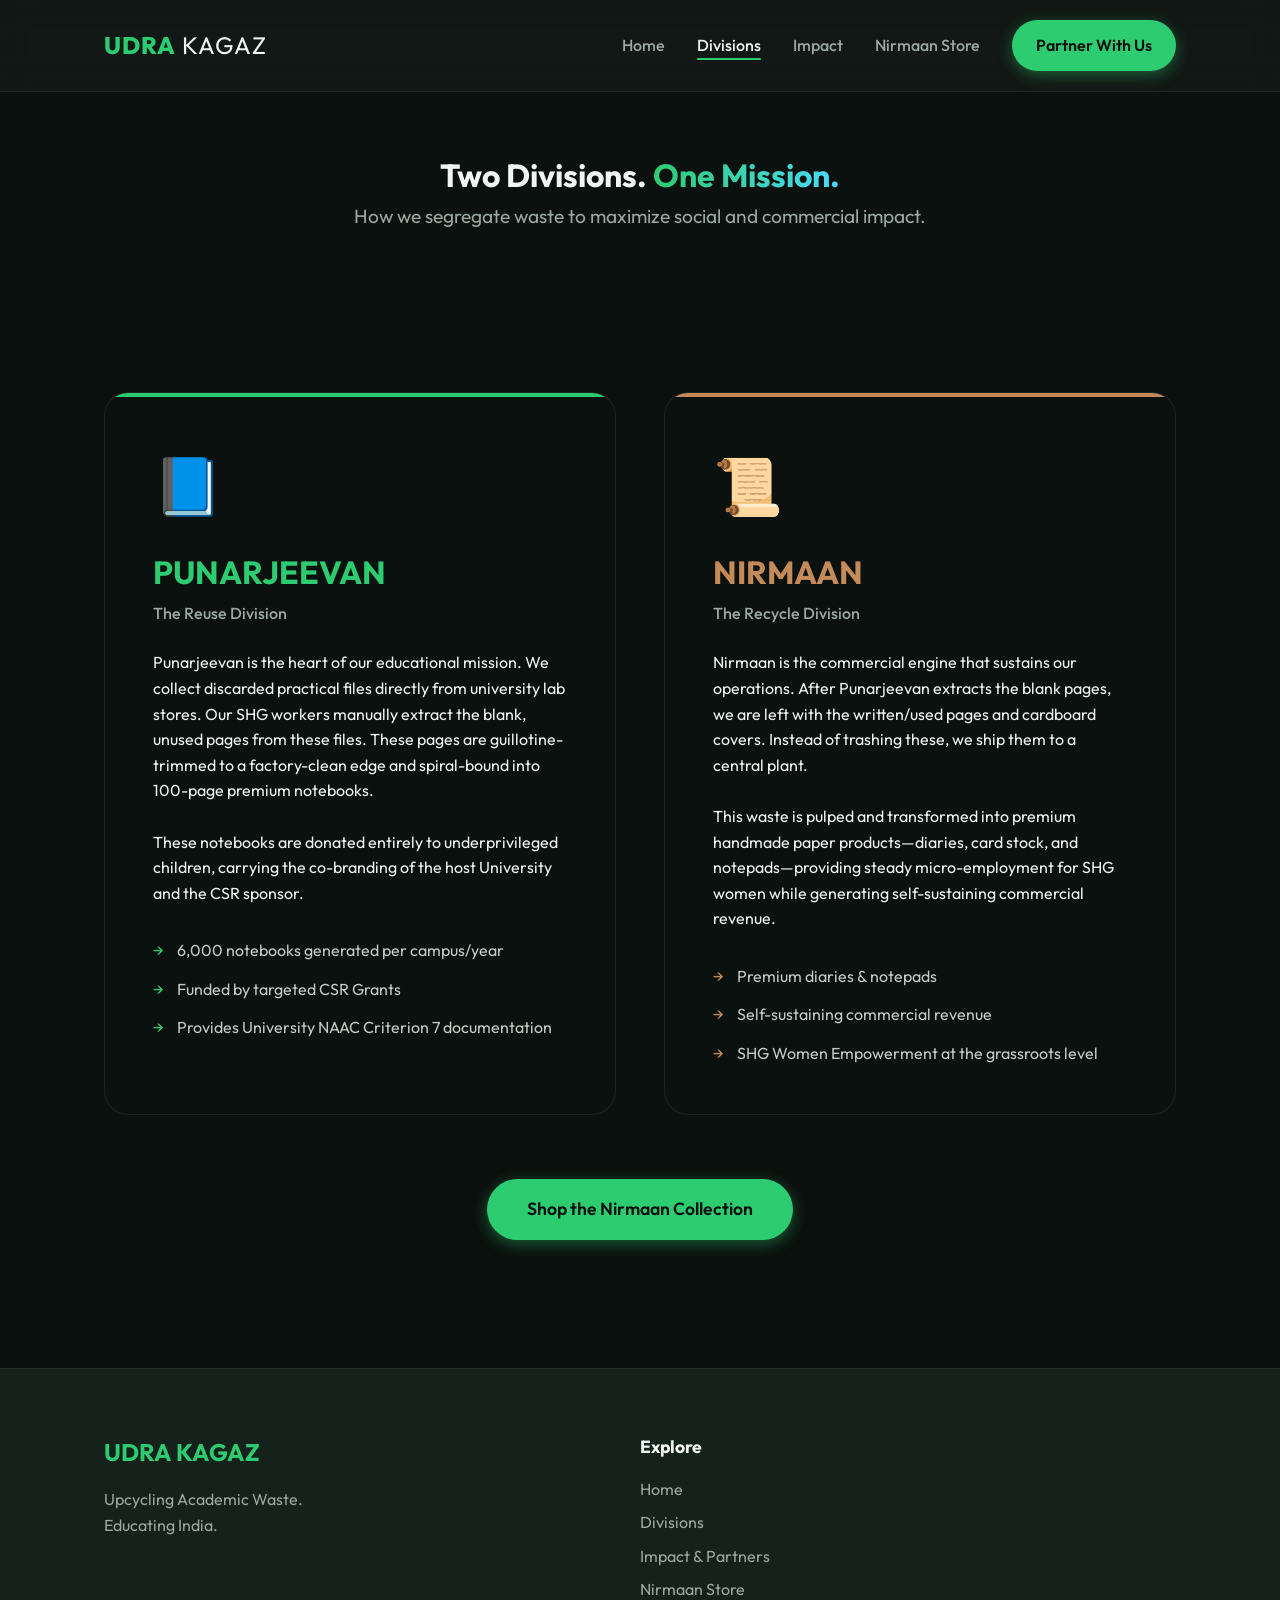
==== divisions.html @ 72c2d4d4 "Initial commit of Udra Kagaz Web App" ====
<!DOCTYPE html>
<html lang="en">
<head>
    <meta charset="UTF-8">
    <meta name="viewport" content="width=device-width, initial-scale=1.0">
    <title>Our Divisions | Udra Kagaz Innovations</title>
    <link href="https://fonts.googleapis.com/css2?family=Outfit:wght@300;400;500;600;700;800&display=swap" rel="stylesheet">
    <link rel="stylesheet" href="style.css">
</head>
<body class="page-body">

    <!-- NAVIGATION -->
    <nav class="navbar glass">
        <div class="nav-container">
            <a href="index.html" class="logo">
                <span class="logo-bold">UDRA</span> KAGAZ
            </a>
            <ul class="nav-links">
                <li><a href="index.html">Home</a></li>
                <li><a href="divisions.html" class="active">Divisions</a></li>
                <li><a href="impact.html">Impact</a></li>
                <li><a href="store.html">Nirmaan Store</a></li>
                <li><a href="impact.html#partner" class="btn btn-primary">Partner With Us</a></li>
            </ul>
        </div>
    </nav>

    <!-- PAGE HEADER -->
    <header class="page-header" style="padding-top: 150px; text-align: center;">
        <h1 class="fade-up">Two Divisions. <span class="text-gradient">One Mission.</span></h1>
        <p class="subtitle fade-up delay-1">How we segregate waste to maximize social and commercial impact.</p>
    </header>

    <!-- DIVISION DETAILS -->
    <section class="section">
        <div class="container text-center">
            
            <div class="cards-grid">
                <!-- PUNARJEEVAN -->
                <div class="division-card card-green fade-up delay-1">
                    <div class="card-icon">📘</div>
                    <h3>PUNARJEEVAN</h3>
                    <h4>The Reuse Division</h4>
                    <p>Punarjeevan is the heart of our educational mission. We collect discarded practical files directly from university lab stores. Our SHG workers manually extract the blank, unused pages from these files. These pages are guillotine-trimmed to a factory-clean edge and spiral-bound into 100-page premium notebooks.</p>
                    <br>
                    <p>These notebooks are donated entirely to underprivileged children, carrying the co-branding of the host University and the CSR sponsor.</p>
                    <ul class="card-features">
                        <li>6,000 notebooks generated per campus/year</li>
                        <li>Funded by targeted CSR Grants</li>
                        <li>Provides University NAAC Criterion 7 documentation</li>
                    </ul>
                </div>
                
                <!-- NIRMAAN -->
                <div class="division-card card-brown fade-up delay-2">
                    <div class="card-icon">📜</div>
                    <h3>NIRMAAN</h3>
                    <h4>The Recycle Division</h4>
                    <p>Nirmaan is the commercial engine that sustains our operations. After Punarjeevan extracts the blank pages, we are left with the written/used pages and cardboard covers. Instead of trashing these, we ship them to a central plant.</p>
                    <br>
                    <p>This waste is pulped and transformed into premium handmade paper products—diaries, card stock, and notepads—providing steady micro-employment for SHG women while generating self-sustaining commercial revenue.</p>
                    <ul class="card-features">
                        <li>Premium diaries & notepads</li>
                        <li>Self-sustaining commercial revenue</li>
                        <li>SHG Women Empowerment at the grassroots level</li>
                    </ul>
                </div>
            </div>
            
            <div class="mt-4 text-center fade-up delay-3" style="margin-top: 4rem;">
                <a href="store.html" class="btn btn-primary btn-large">Shop the Nirmaan Collection</a>
            </div>
        </div>
    </section>

    <!-- FOOTER -->
    <footer class="site-footer">
        <div class="container footer-grid">
            <div class="footer-brand">
                <h3>UDRA KAGAZ</h3>
                <p>Upcycling Academic Waste.<br>Educating India.</p>
            </div>
            <div class="footer-links">
                <h4>Explore</h4>
                <ul>
                    <li><a href="index.html">Home</a></li>
                    <li><a href="divisions.html">Divisions</a></li>
                    <li><a href="impact.html">Impact & Partners</a></li>
                    <li><a href="store.html">Nirmaan Store</a></li>
                </ul>
            </div>
        </div>
    </footer>

    <script src="app.js"></script>
</body>
</html>
---- style.css ----
:root {
    /* Color Palette */
    --primary-bg: #0b110e;
    --secondary-bg: #15221b;
    --text-main: #f0f4f2;
    --text-muted: #9aa8a1;
    
    /* Branding Colors */
    --accent-green: #2ecc71;
    --accent-green-glow: rgba(46, 204, 113, 0.4);
    --accent-brown: #c48b59;
    --accent-brown-glow: rgba(196, 139, 89, 0.4);
    
    /* Glassmorphism */
    --glass-bg: rgba(255, 255, 255, 0.03);
    --glass-border: rgba(255, 255, 255, 0.08);
    
    /* Layout */
    --container-width: 1200px;
}

* {
    margin: 0;
    padding: 0;
    box-sizing: border-box;
}

body {
    font-family: 'Outfit', sans-serif;
    background-color: var(--primary-bg);
    color: var(--text-main);
    line-height: 1.6;
    overflow-x: hidden;
    display: flex;
    flex-direction: column;
    min-height: 100vh;
}

a {
    text-decoration: none;
    color: inherit;
}

ul {
    list-style: none;
}

.mt-2 { margin-top: 1rem; }
.mt-3 { margin-top: 2rem; }
.mt-4 { margin-top: 4rem; }

/* Utilities */
.container {
    max-width: var(--container-width);
    margin: 0 auto;
    padding: 0 5%;
}

.text-center { text-align: center; }
.padding-large { padding: 3rem; }

.glass {
    background: var(--glass-bg);
    backdrop-filter: blur(16px);
    -webkit-backdrop-filter: blur(16px);
    border: 1px solid var(--glass-border);
    border-radius: 16px;
}

.text-gradient {
    background: linear-gradient(90deg, #2ecc71, #48dbfb);
    -webkit-background-clip: text;
    -webkit-text-fill-color: transparent;
}

.text-gradient-alt {
    background: linear-gradient(90deg, #f3a683, #c48b59);
    -webkit-background-clip: text;
    -webkit-text-fill-color: transparent;
}

/* Base Buttons */
.btn {
    display: inline-block;
    padding: 0.8rem 1.5rem;
    border-radius: 50px;
    font-weight: 600;
    transition: all 0.3s ease;
    cursor: pointer;
    border: none;
    font-family: inherit;
    font-size: 1rem;
}

.btn-primary {
    background: var(--accent-green);
    color: #0b110e;
    box-shadow: 0 4px 15px var(--accent-green-glow);
}

.btn-primary:hover {
    background: #27ae60;
    box-shadow: 0 6px 20px rgba(46, 204, 113, 0.6);
    transform: translateY(-2px);
}

.btn-secondary {
    background: transparent;
    color: var(--text-main);
    border: 1px solid var(--glass-border);
}

.btn-secondary:hover {
    background: rgba(255,255,255,0.05);
    border-color: rgba(255,255,255,0.2);
}

.btn-large {
    padding: 1rem 2.5rem;
    font-size: 1.1rem;
}

.hero-buttons {
    display: flex;
    gap: 1rem;
    justify-content: center;
    margin-top: 2rem;
}

/* Navigation */
.navbar {
    position: fixed;
    top: 0;
    width: 100%;
    z-index: 1000;
    padding: 1.25rem 0;
    border-top: none;
    border-left: none;
    border-right: none;
    border-radius: 0;
    transition: background 0.3s, box-shadow 0.3s;
}

.nav-container {
    max-width: var(--container-width);
    margin: 0 auto;
    padding: 0 5%;
    display: flex;
    justify-content: space-between;
    align-items: center;
}

.logo {
    font-size: 1.5rem;
    letter-spacing: 1px;
}

.logo-bold {
    font-weight: 800;
    color: var(--accent-green);
}

.nav-links {
    display: flex;
    gap: 2rem;
    align-items: center;
}

.nav-links a:not(.btn) {
    font-weight: 500;
    color: var(--text-muted);
    transition: color 0.3s;
    position: relative;
}

.nav-links a:not(.btn):hover, .nav-links a.active {
    color: var(--text-main);
}

.nav-links a.active::after {
    content: '';
    position: absolute;
    bottom: -5px;
    left: 0;
    width: 100%;
    height: 2px;
    background: var(--accent-green);
    border-radius: 2px;
}

/* Hero Section */
.hero {
    position: relative;
    min-height: 90vh; /* Shorter for mutlipage layout */
    display: flex;
    align-items: center;
    justify-content: center;
    padding-top: 80px;
    overflow: hidden;
}

.hero-bg-shapes {
    position: absolute;
    top: 0;
    left: 0;
    width: 100%;
    height: 100%;
    z-index: -1;
}

.shape {
    position: absolute;
    border-radius: 50%;
    filter: blur(80px);
}

.shape-1 {
    top: -10%;
    left: -10%;
    width: 40vw;
    height: 40vw;
    background: rgba(46, 204, 113, 0.15);
    animation: float 20s infinite alternate;
}

.shape-2 {
    bottom: -10%;
    right: -10%;
    width: 30vw;
    height: 30vw;
    background: rgba(196, 139, 89, 0.15);
    animation: float 25s infinite alternate-reverse;
}

.shape-3 {
    top: 40%;
    left: 50%;
    width: 20vw;
    height: 20vw;
    background: rgba(72, 219, 251, 0.1);
    transform: translate(-50%, -50%);
}

@keyframes float {
    0% { transform: translate(0, 0); }
    100% { transform: translate(5%, 5%); }
}

.hero-content {
    text-align: center;
    max-width: 800px;
    z-index: 1;
}

.badge {
    display: inline-block;
    padding: 0.4rem 1rem;
    border-radius: 50px;
    border: 1px solid var(--glass-border);
    background: var(--glass-bg);
    color: var(--accent-green);
    font-size: 0.9rem;
    text-transform: uppercase;
    letter-spacing: 2px;
    margin-bottom: 2rem;
}

.hero h1 {
    font-size: 4rem;
    line-height: 1.1;
    margin-bottom: 1.5rem;
    font-weight: 800;
}

.hero-subtitle {
    font-size: 1.25rem;
    color: var(--text-muted);
    margin-bottom: 2rem;
    max-width: 600px;
    margin-inline: auto;
}

/* Calculator Section (NEW) */
.calculator-glass {
    padding: 3rem;
    margin-top: 3rem;
    border: 1px solid var(--accent-green-glow);
    background: radial-gradient(circle at center, rgba(46, 204, 113, 0.05) 0%, var(--primary-bg) 100%);
}

.calc-top {
    text-align: center;
    margin-bottom: 3rem;
}

.calc-top h3 {
    color: var(--text-muted);
    font-size: 1.2rem;
    margin-bottom: 1rem;
}

.slider-container {
    max-width: 600px;
    margin: 0 auto;
}

.slider {
    -webkit-appearance: none;
    width: 100%;
    height: 8px;
    border-radius: 4px;
    background: var(--glass-border);
    outline: none;
    margin-bottom: 1.5rem;
}

.slider::-webkit-slider-thumb {
    -webkit-appearance: none;
    appearance: none;
    width: 24px;
    height: 24px;
    border-radius: 50%;
    background: var(--accent-green);
    cursor: pointer;
    box-shadow: 0 0 15px var(--accent-green-glow);
}

.slider-value {
    font-size: 2rem;
    font-weight: 700;
    color: var(--text-main);
}

.calc-results-grid {
    display: grid;
    grid-template-columns: repeat(3, 1fr);
    gap: 2rem;
}

.calc-box {
    background: rgba(0,0,0,0.2);
    padding: 2rem;
    border-radius: 12px;
    text-align: center;
    border: 1px solid var(--glass-border);
}

.calc-icon {
    font-size: 2.5rem;
    margin-bottom: 1rem;
}

.calc-box h4 {
    color: var(--text-muted);
    font-size: 1rem;
    margin-bottom: 0.5rem;
}

.calc-number {
    font-size: 2.5rem;
    font-weight: 800;
}

.calc-footer {
    border-top: 1px solid var(--glass-border);
    padding-top: 2rem;
    margin-top: 3rem;
    font-size: 1.1rem;
}

.calc-footer strong {
    color: var(--text-main);
    font-size: 1.2rem;
}

/* Sections */
.section {
    padding: 8rem 0;
}

.dark-section {
    background: var(--secondary-bg);
}

.section h2 {
    font-size: 3rem;
    margin-bottom: 1.5rem;
    line-height: 1.2;
}

.subtitle {
    color: var(--text-muted);
    font-size: 1.2rem;
    margin-bottom: 2rem;
    max-width: 700px;
    margin-inline: auto;
}

.section-grid {
    display: grid;
    grid-template-columns: 1fr 1fr;
    gap: 4rem;
    align-items: center;
}

.mission-bullets {
    margin-top: 2rem;
    display: flex;
    flex-direction: column;
    gap: 1.5rem;
}

.bullet {
    display: flex;
    align-items: center;
    gap: 1rem;
    background: var(--glass-bg);
    padding: 1rem;
    border-radius: 12px;
    border: 1px solid var(--glass-border);
}

.bullet-icon {
    font-size: 2rem;
}

/* Division Cards */
.cards-grid {
    display: grid;
    grid-template-columns: 1fr 1fr;
    gap: 3rem;
}

.division-card {
    background: var(--primary-bg);
    padding: 3rem;
    border-radius: 24px;
    border: 1px solid var(--glass-border);
    transition: transform 0.4s ease, box-shadow 0.4s ease;
    text-align: left;
    position: relative;
    overflow: hidden;
}

.division-card::before {
    content: '';
    position: absolute;
    top: 0;
    left: 0;
    width: 100%;
    height: 4px;
}

.card-green::before { background: var(--accent-green); }
.card-brown::before { background: var(--accent-brown); }

.division-card:hover {
    transform: translateY(-10px);
}

.card-green:hover { box-shadow: 0 10px 40px rgba(46, 204, 113, 0.1); }
.card-brown:hover { box-shadow: 0 10px 40px rgba(196, 139, 89, 0.1); }

.card-icon {
    font-size: 3.5rem;
    margin-bottom: 1rem;
}

.division-card h3 {
    font-size: 2rem;
    margin-bottom: 0.2rem;
}

.card-green h3 { color: var(--accent-green); }
.card-brown h3 { color: var(--accent-brown); }

.division-card h4 {
    color: var(--text-muted);
    font-weight: 500;
    margin-bottom: 1.5rem;
}

.card-features {
    margin-top: 2rem;
    display: flex;
    flex-direction: column;
    gap: 0.8rem;
}

.card-features li {
    padding-left: 1.5rem;
    position: relative;
    color: #c1ccc6;
}

.card-green .card-features li::before, .card-brown .card-features li::before {
    content: '→';
    position: absolute;
    left: 0;
}

.card-green .card-features li::before { color: var(--accent-green); }
.card-brown .card-features li::before { color: var(--accent-brown); }

/* Impact Section */
.impact-grid {
    display: grid;
    grid-template-columns: repeat(4, 1fr);
    gap: 2rem;
    margin-top: 4rem;
}

.impact-item {
    text-align: center;
    padding: 2.5rem 1rem;
    transition: transform 0.3s ease;
}

.impact-item:hover {
    transform: translateY(-5px);
    background: rgba(255, 255, 255, 0.05);
}

.impact-number {
    font-size: 4rem;
    font-weight: 800;
    color: white;
    margin-bottom: 1rem;
    line-height: 1;
}

.impact-label {
    color: var(--text-muted);
    font-size: 1rem;
}

/* Products/Store Grid */
.product-grid {
    display: grid;
    grid-template-columns: repeat(3, 1fr);
    gap: 2.5rem;
}

.product-card {
    transition: transform 0.3s;
    overflow: hidden;
}

.product-card:hover {
    transform: translateY(-10px);
}

/* Standardized Footer */
.site-footer {
    background: var(--secondary-bg);
    border-top: 1px solid var(--glass-border);
    padding: 4rem 0 2rem;
    margin-top: auto;
}

.footer-grid {
    display: grid;
    grid-template-columns: 2fr 1fr 1fr;
    gap: 4rem;
    margin-bottom: 4rem;
}

.footer-brand h3 {
    font-size: 1.5rem;
    color: var(--accent-green);
    margin-bottom: 1rem;
}

.footer-brand p {
    color: var(--text-muted);
}

.footer-links h4, .footer-contact h4 {
    font-size: 1.1rem;
    margin-bottom: 1rem;
    color: var(--text-main);
}

.footer-links ul {
    display: flex;
    flex-direction: column;
    gap: 0.5rem;
}

.footer-links a {
    color: var(--text-muted);
    transition: color 0.3s;
}

.footer-links a:hover {
    color: var(--accent-green);
}

.footer-contact p {
    color: var(--text-muted);
    margin-bottom: 0.5rem;
}

.footer-bottom {
    border-top: 1px solid rgba(255,255,255,0.05);
    padding-top: 2rem;
    color: var(--text-muted);
    font-size: 0.9rem;
}

/* Animations */
.fade-up {
    opacity: 0;
    transform: translateY(30px);
    transition: opacity 0.8s ease, transform 0.8s ease;
}

.fade-in-left {
    opacity: 0;
    transform: translateX(-50px);
    transition: opacity 0.8s ease, transform 0.8s ease;
}

.fade-in-right {
    opacity: 0;
    transform: translateX(50px);
    transition: opacity 0.8s ease, transform 0.8s ease;
}

.is-visible {
    opacity: 1;
    transform: translate(0) !important;
}

.delay-1 { transition-delay: 0.2s; }
.delay-2 { transition-delay: 0.4s; }
.delay-3 { transition-delay: 0.6s; }
.delay-4 { transition-delay: 0.8s; }

/* Cycle Graphic */
.cycle-graphic {
    display: flex;
    flex-direction: column;
    align-items: center;
    gap: 1rem;
    font-weight: 600;
}

.cycle-step {
    padding: 1rem 2rem;
    border-radius: 50px;
    background: rgba(255,255,255,0.05);
    border: 1px solid rgba(255,255,255,0.1);
    min-width: 250px;
    text-align: center;
}

.cycle-step.highlight {
    background: var(--accent-green-glow);
    border-color: var(--accent-green);
}

.cycle-branch {
    display: flex;
    gap: 1rem;
    width: 100%;
}

.branch-top, .branch-bottom {
    flex: 1;
    padding: 1rem;
    border-radius: 12px;
    text-align: center;
}

.branch-top {
    background: rgba(46, 204, 113, 0.1);
    border: 1px dashed var(--accent-green);
}

.branch-bottom {
    background: rgba(196, 139, 89, 0.1);
    border: 1px dashed var(--accent-brown);
}

/* Responsive */
@media (max-width: 992px) {
    .section-grid { grid-template-columns: 1fr; }
    .hero h1 { font-size: 3rem; }
    .hero-buttons { flex-direction: column; }
    .cards-grid, .calc-results-grid { grid-template-columns: 1fr; }
    .impact-grid { grid-template-columns: 1fr 1fr; }
    .footer-grid, .product-grid { grid-template-columns: 1fr; gap: 2rem; }
}

@media (max-width: 768px) {
    nav .nav-links { display: none; }
    .impact-grid { grid-template-columns: 1fr; }
}
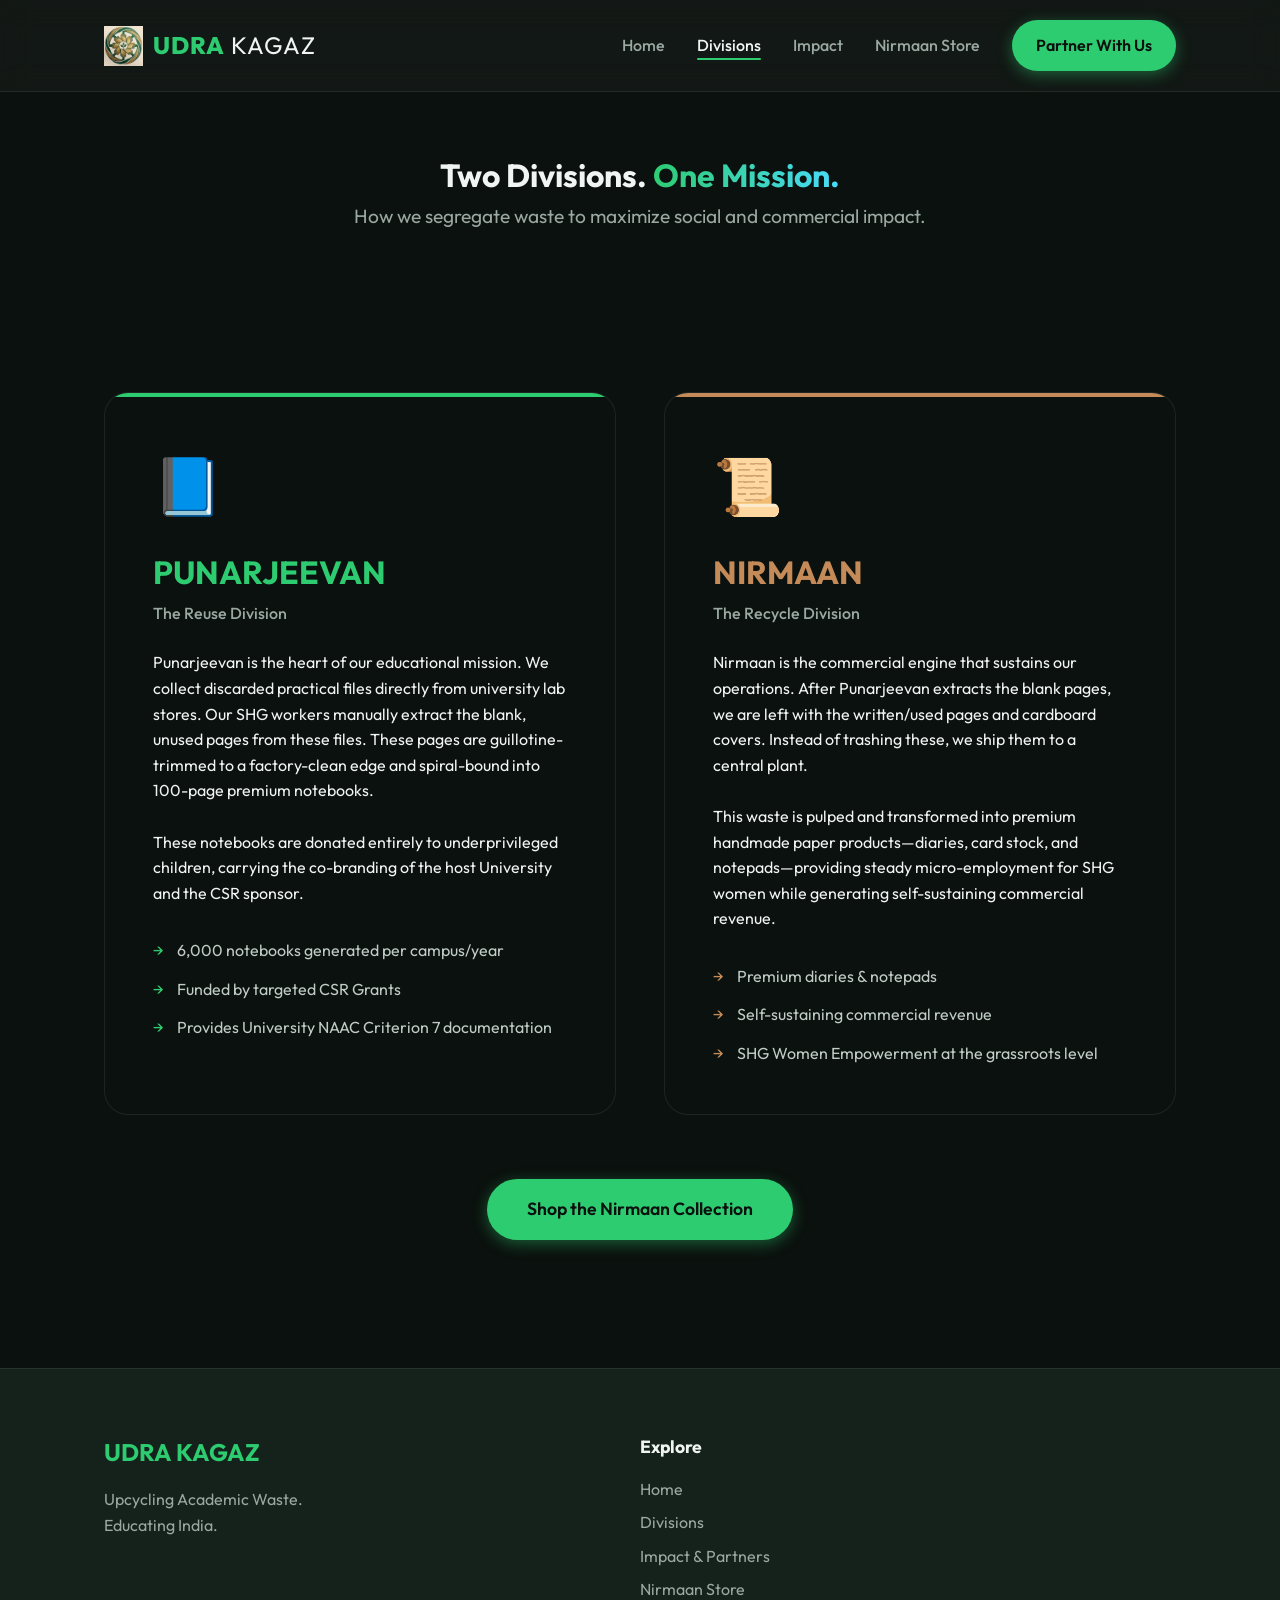
==== commit 1a55188f: "Add logo to navbars" ====
--- a/divisions.html
+++ b/divisions.html
@@ -12,8 +12,9 @@
     <!-- NAVIGATION -->
     <nav class="navbar glass">
         <div class="nav-container">
-            <a href="index.html" class="logo">
-                <span class="logo-bold">UDRA</span> KAGAZ
+            <a href="index.html" class="logo" style="display: flex; align-items: center; gap: 10px;">
+                <img src="assets/logo.png" alt="UKI Logo" height="40">
+                <span><span class="logo-bold">UDRA</span> KAGAZ</span>
             </a>
             <ul class="nav-links">
                 <li><a href="index.html">Home</a></li>
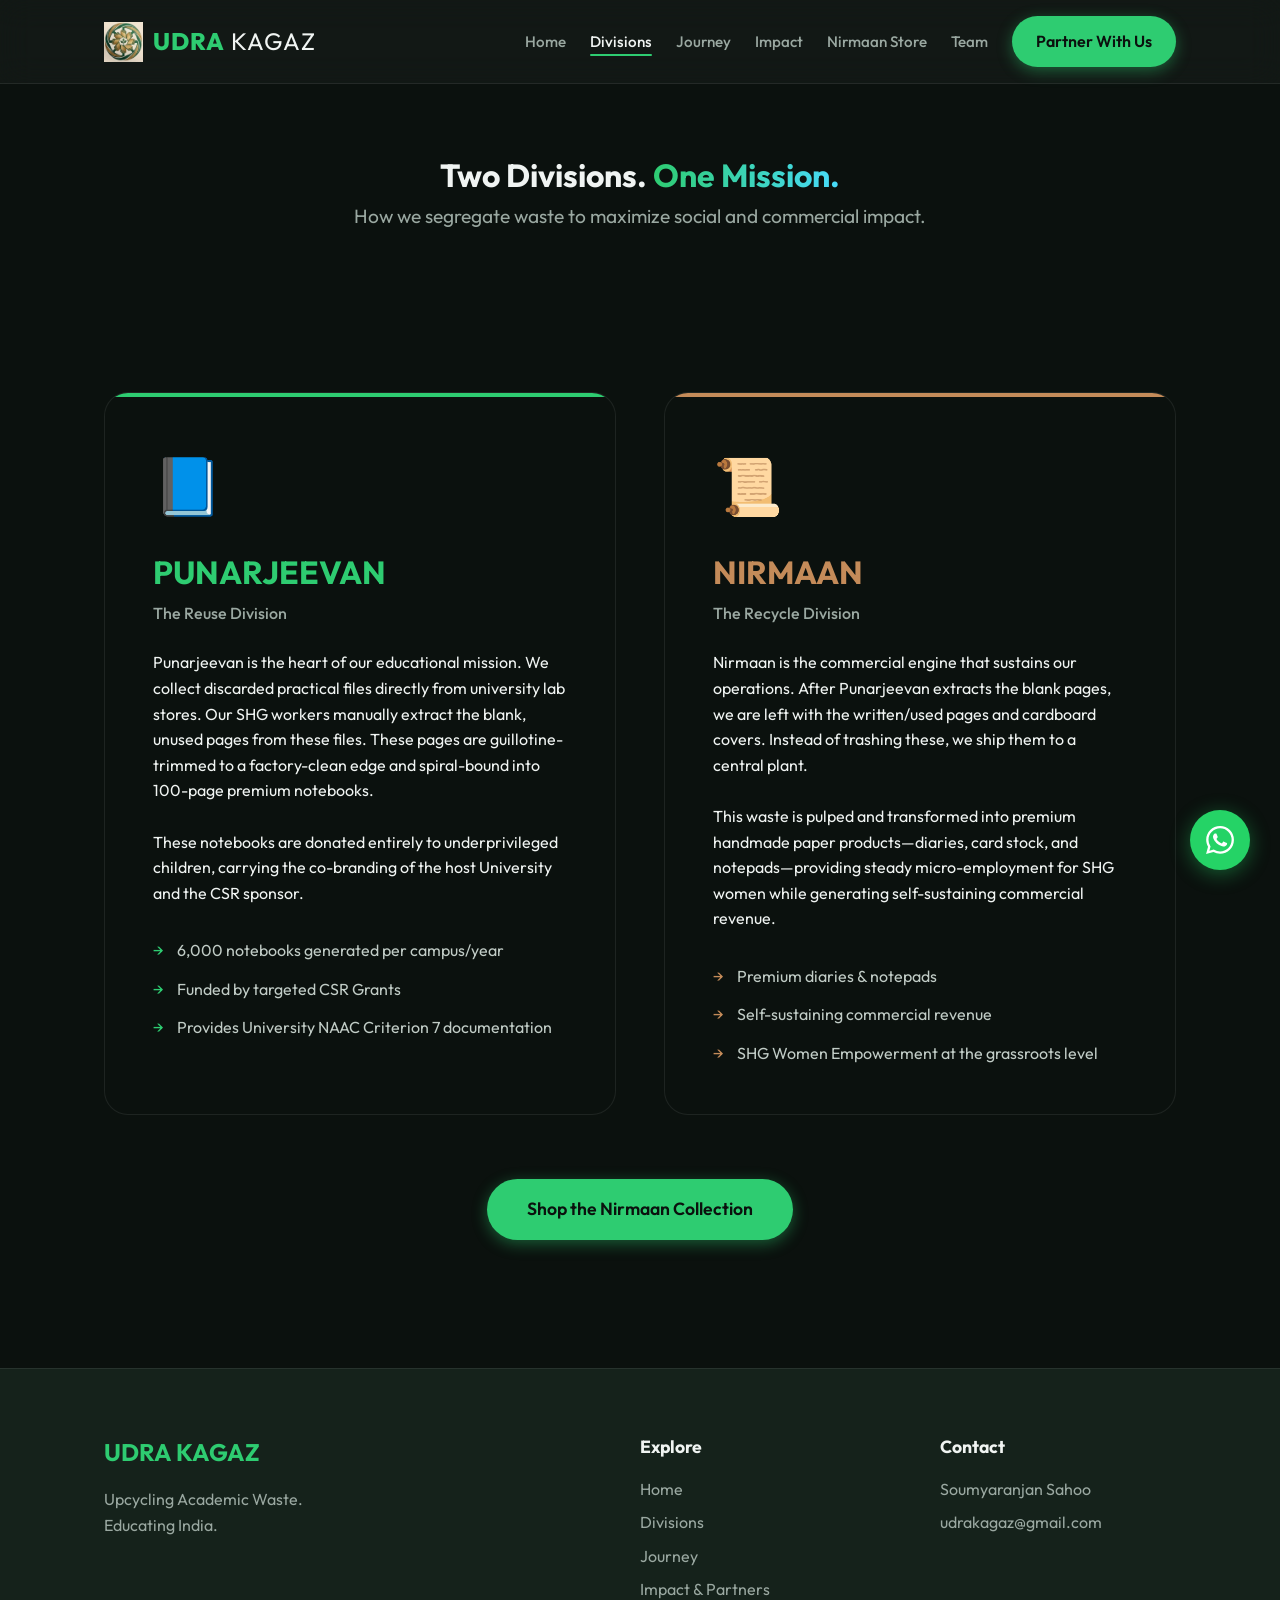
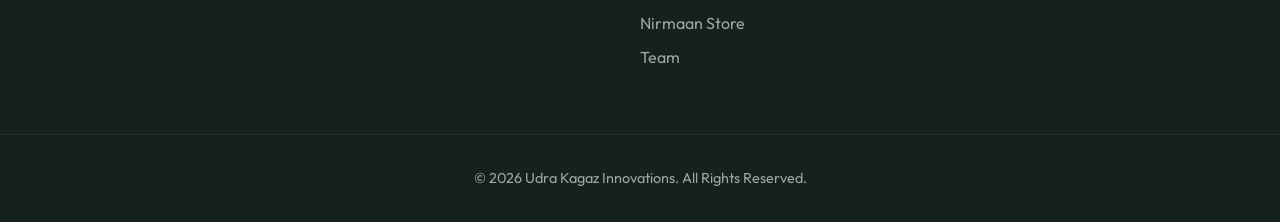
==== commit 6b41810e: "Major upgrade: Journey timeline, Team page, particle bg, mobile menu, WhatsApp CTA" ====
--- a/divisions.html
+++ b/divisions.html
@@ -9,35 +9,35 @@
 </head>
 <body class="page-body">
 
-    <!-- NAVIGATION -->
     <nav class="navbar glass">
         <div class="nav-container">
             <a href="index.html" class="logo" style="display: flex; align-items: center; gap: 10px;">
                 <img src="assets/logo.png" alt="UKI Logo" height="40">
                 <span><span class="logo-bold">UDRA</span> KAGAZ</span>
             </a>
-            <ul class="nav-links">
+            <button class="mobile-toggle" id="mobileToggle" aria-label="Toggle Menu">
+                <span></span><span></span><span></span>
+            </button>
+            <ul class="nav-links" id="navLinks">
                 <li><a href="index.html">Home</a></li>
                 <li><a href="divisions.html" class="active">Divisions</a></li>
+                <li><a href="journey.html">Journey</a></li>
                 <li><a href="impact.html">Impact</a></li>
                 <li><a href="store.html">Nirmaan Store</a></li>
+                <li><a href="team.html">Team</a></li>
                 <li><a href="impact.html#partner" class="btn btn-primary">Partner With Us</a></li>
             </ul>
         </div>
     </nav>
 
-    <!-- PAGE HEADER -->
     <header class="page-header" style="padding-top: 150px; text-align: center;">
         <h1 class="fade-up">Two Divisions. <span class="text-gradient">One Mission.</span></h1>
         <p class="subtitle fade-up delay-1">How we segregate waste to maximize social and commercial impact.</p>
     </header>
 
-    <!-- DIVISION DETAILS -->
     <section class="section">
         <div class="container text-center">
-            
             <div class="cards-grid">
-                <!-- PUNARJEEVAN -->
                 <div class="division-card card-green fade-up delay-1">
                     <div class="card-icon">📘</div>
                     <h3>PUNARJEEVAN</h3>
@@ -52,7 +52,6 @@
                     </ul>
                 </div>
                 
-                <!-- NIRMAAN -->
                 <div class="division-card card-brown fade-up delay-2">
                     <div class="card-icon">📜</div>
                     <h3>NIRMAAN</h3>
@@ -74,7 +73,6 @@
         </div>
     </section>
 
-    <!-- FOOTER -->
     <footer class="site-footer">
         <div class="container footer-grid">
             <div class="footer-brand">
@@ -86,12 +84,26 @@
                 <ul>
                     <li><a href="index.html">Home</a></li>
                     <li><a href="divisions.html">Divisions</a></li>
+                    <li><a href="journey.html">Journey</a></li>
                     <li><a href="impact.html">Impact & Partners</a></li>
                     <li><a href="store.html">Nirmaan Store</a></li>
+                    <li><a href="team.html">Team</a></li>
                 </ul>
             </div>
+            <div class="footer-contact">
+                <h4>Contact</h4>
+                <p>Soumyaranjan Sahoo</p>
+                <p>udrakagaz@gmail.com</p>
+            </div>
+        </div>
+        <div class="footer-bottom text-center">
+            <p>© 2026 Udra Kagaz Innovations. All Rights Reserved.</p>
         </div>
     </footer>
+
+    <a href="https://wa.me/917008xxxxxx?text=Hi%20UKI%2C%20I%27m%20interested%20in%20partnering!" class="whatsapp-float" target="_blank" title="Chat on WhatsApp">
+        <svg xmlns="http://www.w3.org/2000/svg" width="28" height="28" viewBox="0 0 24 24" fill="white"><path d="M17.472 14.382c-.297-.149-1.758-.867-2.03-.967-.273-.099-.471-.148-.67.15-.197.297-.767.966-.94 1.164-.173.199-.347.223-.644.075-.297-.15-1.255-.463-2.39-1.475-.883-.788-1.48-1.761-1.653-2.059-.173-.297-.018-.458.13-.606.134-.133.298-.347.446-.52.149-.174.198-.298.298-.497.099-.198.05-.371-.025-.52-.075-.149-.669-1.612-.916-2.207-.242-.579-.487-.5-.669-.51-.173-.008-.371-.01-.57-.01-.198 0-.52.074-.792.372-.272.297-1.04 1.016-1.04 2.479 0 1.462 1.065 2.875 1.213 3.074.149.198 2.096 3.2 5.077 4.487.709.306 1.262.489 1.694.625.712.227 1.36.195 1.871.118.571-.085 1.758-.719 2.006-1.413.248-.694.248-1.289.173-1.413-.074-.124-.272-.198-.57-.347m-5.421 7.403h-.004a9.87 9.87 0 01-5.031-1.378l-.361-.214-3.741.982.998-3.648-.235-.374a9.86 9.86 0 01-1.51-5.26c.001-5.45 4.436-9.884 9.888-9.884 2.64 0 5.122 1.03 6.988 2.898a9.825 9.825 0 012.893 6.994c-.003 5.45-4.437 9.884-9.885 9.884m8.413-18.297A11.815 11.815 0 0012.05 0C5.495 0 .16 5.335.157 11.892c0 2.096.547 4.142 1.588 5.945L.057 24l6.305-1.654a11.882 11.882 0 005.683 1.448h.005c6.554 0 11.89-5.335 11.893-11.893a11.821 11.821 0 00-3.48-8.413z"/></svg>
+    </a>
 
     <script src="app.js"></script>
 </body>
--- a/style.css
+++ b/style.css
@@ -10,6 +10,7 @@
     --accent-green-glow: rgba(46, 204, 113, 0.4);
     --accent-brown: #c48b59;
     --accent-brown-glow: rgba(196, 139, 89, 0.4);
+    --accent-gold: #f1c40f;
     
     /* Glassmorphism */
     --glass-bg: rgba(255, 255, 255, 0.03);
@@ -23,6 +24,10 @@
     margin: 0;
     padding: 0;
     box-sizing: border-box;
+}
+
+html {
+    scroll-behavior: smooth;
 }
 
 body {
@@ -127,13 +132,15 @@
     margin-top: 2rem;
 }
 
-/* Navigation */
+/* ========================================
+   NAVIGATION
+   ======================================== */
 .navbar {
     position: fixed;
     top: 0;
     width: 100%;
     z-index: 1000;
-    padding: 1.25rem 0;
+    padding: 1rem 0;
     border-top: none;
     border-left: none;
     border-right: none;
@@ -162,7 +169,7 @@
 
 .nav-links {
     display: flex;
-    gap: 2rem;
+    gap: 1.5rem;
     align-items: center;
 }
 
@@ -171,6 +178,7 @@
     color: var(--text-muted);
     transition: color 0.3s;
     position: relative;
+    font-size: 0.95rem;
 }
 
 .nav-links a:not(.btn):hover, .nav-links a.active {
@@ -188,10 +196,45 @@
     border-radius: 2px;
 }
 
-/* Hero Section */
+/* Mobile Hamburger */
+.mobile-toggle {
+    display: none;
+    flex-direction: column;
+    gap: 5px;
+    background: none;
+    border: none;
+    cursor: pointer;
+    padding: 5px;
+    z-index: 1001;
+}
+
+.mobile-toggle span {
+    display: block;
+    width: 26px;
+    height: 2px;
+    background: var(--text-main);
+    border-radius: 2px;
+    transition: all 0.3s ease;
+}
+
+.mobile-toggle.active span:nth-child(1) {
+    transform: rotate(45deg) translate(5px, 5px);
+}
+
+.mobile-toggle.active span:nth-child(2) {
+    opacity: 0;
+}
+
+.mobile-toggle.active span:nth-child(3) {
+    transform: rotate(-45deg) translate(5px, -5px);
+}
+
+/* ========================================
+   HERO SECTION
+   ======================================== */
 .hero {
     position: relative;
-    min-height: 90vh; /* Shorter for mutlipage layout */
+    min-height: 90vh;
     display: flex;
     align-items: center;
     justify-content: center;
@@ -280,7 +323,20 @@
     margin-inline: auto;
 }
 
-/* Calculator Section (NEW) */
+/* Particle Canvas */
+#particleCanvas {
+    position: fixed;
+    top: 0;
+    left: 0;
+    width: 100%;
+    height: 100%;
+    z-index: -2;
+    pointer-events: none;
+}
+
+/* ========================================
+   CALCULATOR
+   ======================================== */
 .calculator-glass {
     padding: 3rem;
     margin-top: 3rem;
@@ -343,6 +399,12 @@
     border-radius: 12px;
     text-align: center;
     border: 1px solid var(--glass-border);
+    transition: transform 0.3s, border-color 0.3s;
+}
+
+.calc-box:hover {
+    transform: scale(1.03);
+    border-color: var(--accent-green);
 }
 
 .calc-icon {
@@ -373,7 +435,9 @@
     font-size: 1.2rem;
 }
 
-/* Sections */
+/* ========================================
+   SECTIONS & LAYOUT
+   ======================================== */
 .section {
     padding: 8rem 0;
 }
@@ -418,13 +482,20 @@
     padding: 1rem;
     border-radius: 12px;
     border: 1px solid var(--glass-border);
+    transition: border-color 0.3s;
+}
+
+.bullet:hover {
+    border-color: var(--accent-green);
 }
 
 .bullet-icon {
     font-size: 2rem;
 }
 
-/* Division Cards */
+/* ========================================
+   DIVISION CARDS
+   ======================================== */
 .cards-grid {
     display: grid;
     grid-template-columns: 1fr 1fr;
@@ -502,7 +573,9 @@
 .card-green .card-features li::before { color: var(--accent-green); }
 .card-brown .card-features li::before { color: var(--accent-brown); }
 
-/* Impact Section */
+/* ========================================
+   IMPACT SECTION
+   ======================================== */
 .impact-grid {
     display: grid;
     grid-template-columns: repeat(4, 1fr);
@@ -534,7 +607,9 @@
     font-size: 1rem;
 }
 
-/* Products/Store Grid */
+/* ========================================
+   STORE / PRODUCTS
+   ======================================== */
 .product-grid {
     display: grid;
     grid-template-columns: repeat(3, 1fr);
@@ -550,7 +625,303 @@
     transform: translateY(-10px);
 }
 
-/* Standardized Footer */
+/* ========================================
+   TIMELINE (journey.html)
+   ======================================== */
+.timeline {
+    position: relative;
+    max-width: 900px;
+    margin: 0 auto;
+    padding: 2rem 0;
+}
+
+.timeline-line {
+    position: absolute;
+    top: 0;
+    left: 50%;
+    width: 2px;
+    height: 100%;
+    background: linear-gradient(to bottom, var(--accent-green), var(--accent-brown), var(--accent-gold));
+    transform: translateX(-50%);
+    z-index: 0;
+}
+
+.timeline-item {
+    position: relative;
+    width: 45%;
+    margin-bottom: 4rem;
+    z-index: 1;
+}
+
+.timeline-item.left {
+    margin-right: auto;
+    text-align: right;
+    padding-right: 3rem;
+}
+
+.timeline-item.right {
+    margin-left: auto;
+    text-align: left;
+    padding-left: 3rem;
+}
+
+.timeline-dot {
+    position: absolute;
+    top: 1.5rem;
+    width: 18px;
+    height: 18px;
+    border-radius: 50%;
+    z-index: 2;
+    border: 3px solid var(--primary-bg);
+}
+
+.timeline-item.left .timeline-dot {
+    right: -9px;
+}
+
+.timeline-item.right .timeline-dot {
+    left: -9px;
+}
+
+.dot-green { background: var(--accent-green); box-shadow: 0 0 12px var(--accent-green-glow); }
+.dot-brown { background: var(--accent-brown); box-shadow: 0 0 12px var(--accent-brown-glow); }
+.dot-gold { background: var(--accent-gold); box-shadow: 0 0 12px rgba(241, 196, 15, 0.5); }
+
+.timeline-content {
+    padding: 2rem;
+    transition: transform 0.3s;
+}
+
+.timeline-content:hover {
+    transform: scale(1.02);
+}
+
+.timeline-highlight {
+    border-color: var(--accent-gold) !important;
+    background: rgba(241, 196, 15, 0.03) !important;
+}
+
+.timeline-date {
+    font-size: 0.85rem;
+    font-weight: 700;
+    text-transform: uppercase;
+    letter-spacing: 2px;
+    color: var(--accent-green);
+    margin-bottom: 0.5rem;
+}
+
+.timeline-content h3 {
+    font-size: 1.4rem;
+    margin-bottom: 0.75rem;
+}
+
+.timeline-content p {
+    color: var(--text-muted);
+    font-size: 0.95rem;
+}
+
+.timeline-stats {
+    display: flex;
+    flex-wrap: wrap;
+    gap: 0.75rem;
+    margin-top: 1.25rem;
+}
+
+.tstat {
+    display: inline-block;
+    padding: 0.35rem 0.75rem;
+    background: rgba(255,255,255,0.05);
+    border: 1px solid var(--glass-border);
+    border-radius: 8px;
+    font-size: 0.85rem;
+    font-weight: 500;
+}
+
+.timeline-item.left .timeline-stats {
+    justify-content: flex-end;
+}
+
+/* ========================================
+   TEAM / FOUNDER PAGE
+   ======================================== */
+.founder-grid {
+    display: grid;
+    grid-template-columns: 300px 1fr;
+    gap: 4rem;
+    align-items: start;
+}
+
+.founder-avatar {
+    text-align: center;
+}
+
+.avatar-ring {
+    width: 200px;
+    height: 200px;
+    border-radius: 50%;
+    margin: 0 auto 1.5rem;
+    background: conic-gradient(var(--accent-green), var(--accent-brown), var(--accent-green));
+    padding: 4px;
+    animation: ringRotate 8s linear infinite;
+}
+
+@keyframes ringRotate {
+    0% { filter: hue-rotate(0deg); }
+    100% { filter: hue-rotate(360deg); }
+}
+
+.avatar-placeholder {
+    width: 100%;
+    height: 100%;
+    border-radius: 50%;
+    background: var(--secondary-bg);
+    display: flex;
+    align-items: center;
+    justify-content: center;
+    font-size: 4rem;
+    font-weight: 800;
+    color: var(--accent-green);
+    letter-spacing: 4px;
+}
+
+.founder-socials {
+    display: flex;
+    gap: 1rem;
+    justify-content: center;
+}
+
+.social-link {
+    font-size: 1.5rem;
+    padding: 0.5rem;
+    border-radius: 50%;
+    background: var(--glass-bg);
+    border: 1px solid var(--glass-border);
+    transition: transform 0.3s, background 0.3s;
+    width: 48px;
+    height: 48px;
+    display: flex;
+    align-items: center;
+    justify-content: center;
+}
+
+.social-link:hover {
+    transform: scale(1.15);
+    background: rgba(255,255,255,0.08);
+}
+
+.founder-bio h2 {
+    font-size: 2.5rem;
+    margin-bottom: 0.75rem;
+}
+
+.founder-tags {
+    display: flex;
+    gap: 0.75rem;
+    margin-bottom: 2rem;
+}
+
+.tag {
+    display: inline-block;
+    padding: 0.3rem 1rem;
+    border-radius: 50px;
+    font-size: 0.85rem;
+    font-weight: 600;
+}
+
+.tag-green {
+    background: rgba(46, 204, 113, 0.15);
+    color: var(--accent-green);
+    border: 1px solid var(--accent-green);
+}
+
+.tag-brown {
+    background: rgba(196, 139, 89, 0.15);
+    color: var(--accent-brown);
+    border: 1px solid var(--accent-brown);
+}
+
+.founder-quote {
+    padding: 1.5rem 2rem;
+    margin-bottom: 2rem;
+    border-left: 4px solid var(--accent-green);
+    font-style: italic;
+    color: var(--text-muted);
+    font-size: 1.1rem;
+}
+
+.founder-text {
+    color: var(--text-muted);
+    margin-bottom: 1rem;
+    line-height: 1.8;
+}
+
+/* Values Grid */
+.values-grid {
+    display: grid;
+    grid-template-columns: repeat(4, 1fr);
+    gap: 2rem;
+    margin-top: 3rem;
+}
+
+.value-card {
+    padding: 2.5rem 1.5rem;
+    text-align: center;
+    transition: transform 0.3s, border-color 0.3s;
+}
+
+.value-card:hover {
+    transform: translateY(-8px);
+    border-color: var(--accent-green);
+}
+
+.value-icon {
+    font-size: 3rem;
+    margin-bottom: 1rem;
+}
+
+.value-card h4 {
+    margin-bottom: 0.75rem;
+    font-size: 1.1rem;
+}
+
+.value-card p {
+    color: var(--text-muted);
+    font-size: 0.9rem;
+}
+
+/* ========================================
+   FLOATING WHATSAPP BUTTON
+   ======================================== */
+.whatsapp-float {
+    position: fixed;
+    bottom: 30px;
+    right: 30px;
+    width: 60px;
+    height: 60px;
+    background: #25D366;
+    border-radius: 50%;
+    display: flex;
+    align-items: center;
+    justify-content: center;
+    z-index: 999;
+    box-shadow: 0 4px 20px rgba(37, 211, 102, 0.4);
+    transition: transform 0.3s, box-shadow 0.3s;
+    animation: whatsappPulse 2s infinite;
+}
+
+.whatsapp-float:hover {
+    transform: scale(1.1);
+    box-shadow: 0 6px 30px rgba(37, 211, 102, 0.6);
+}
+
+@keyframes whatsappPulse {
+    0%, 100% { box-shadow: 0 4px 20px rgba(37, 211, 102, 0.4); }
+    50% { box-shadow: 0 4px 30px rgba(37, 211, 102, 0.7); }
+}
+
+/* ========================================
+   FOOTER
+   ======================================== */
 .site-footer {
     background: var(--secondary-bg);
     border-top: 1px solid var(--glass-border);
@@ -608,7 +979,9 @@
     font-size: 0.9rem;
 }
 
-/* Animations */
+/* ========================================
+   ANIMATIONS
+   ======================================== */
 .fade-up {
     opacity: 0;
     transform: translateY(30px);
@@ -683,17 +1056,44 @@
     border: 1px dashed var(--accent-brown);
 }
 
-/* Responsive */
+/* ========================================
+   RESPONSIVE
+   ======================================== */
 @media (max-width: 992px) {
     .section-grid { grid-template-columns: 1fr; }
     .hero h1 { font-size: 3rem; }
-    .hero-buttons { flex-direction: column; }
+    .hero-buttons { flex-direction: column; align-items: center; }
     .cards-grid, .calc-results-grid { grid-template-columns: 1fr; }
     .impact-grid { grid-template-columns: 1fr 1fr; }
     .footer-grid, .product-grid { grid-template-columns: 1fr; gap: 2rem; }
+    .values-grid { grid-template-columns: 1fr 1fr; }
+    .founder-grid { grid-template-columns: 1fr; text-align: center; }
+    .founder-bio { text-align: left; }
+    .founder-tags { justify-content: center; }
+    .timeline-item { width: 100% !important; margin-left: 0 !important; margin-right: 0 !important; text-align: left !important; padding-left: 3rem !important; padding-right: 0 !important; }
+    .timeline-line { left: 0; }
+    .timeline-dot { left: -9px !important; right: auto !important; }
+    .timeline-item.left .timeline-stats { justify-content: flex-start; }
 }
 
 @media (max-width: 768px) {
-    nav .nav-links { display: none; }
-    .impact-grid { grid-template-columns: 1fr; }
-}
+    .mobile-toggle { display: flex; }
+    .nav-links {
+        display: none;
+        flex-direction: column;
+        position: fixed;
+        top: 0;
+        right: 0;
+        width: 280px;
+        height: 100vh;
+        background: rgba(11, 17, 14, 0.97);
+        backdrop-filter: blur(20px);
+        padding: 5rem 2rem 2rem;
+        border-left: 1px solid var(--glass-border);
+        gap: 1.5rem;
+    }
+    .nav-links.open { display: flex; }
+    .impact-grid, .values-grid { grid-template-columns: 1fr; }
+    .hero h1 { font-size: 2.25rem; }
+    .section h2 { font-size: 2rem; }
+}
